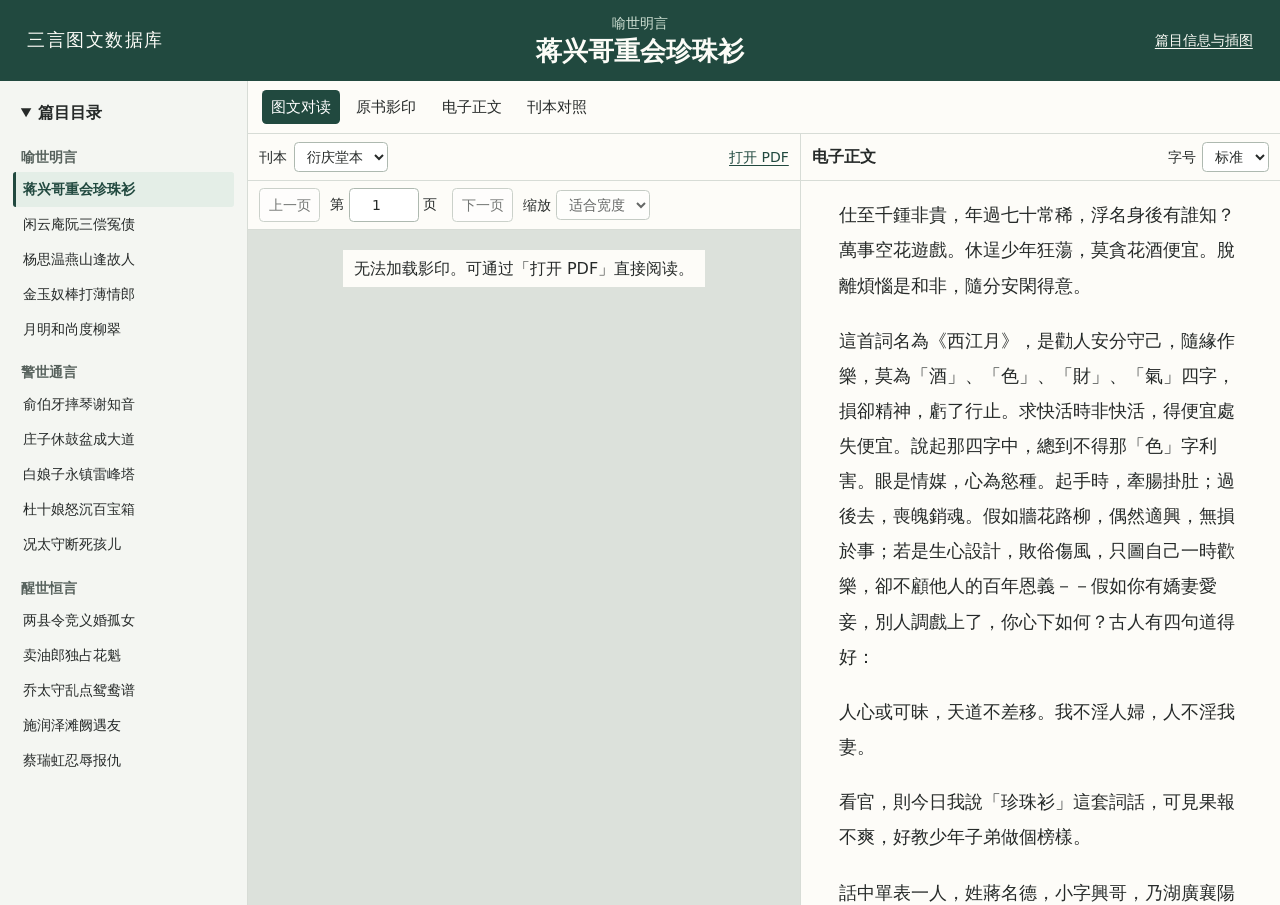
==== read.html @ dfe5e31f "Add a dedicated parallel reading room for the Sanyan database" ====
<!doctype html>
<html lang="zh-CN">
<head>
  <meta charset="utf-8">
  <meta name="viewport" content="width=device-width, initial-scale=1">
  <title>三言 · 正文阅读</title>
  <link rel="stylesheet" href="reader.css">
</head>
<body>
  <header class="masthead">
    <a class="brand" href="index.html">三言图文数据库</a>
    <div class="reading-title">
      <span id="book-name"></span>
      <h1 id="story-title">正文阅读</h1>
    </div>
    <a class="story-link" id="story-link" href="index.html">篇目信息与插图</a>
  </header>
  <main class="reading-room">
    <aside class="contents">
      <details open id="contents">
        <summary>篇目目录</summary>
        <nav aria-label="篇目目录" id="story-list"></nav>
      </details>
    </aside>
    <section class="workspace" aria-label="正文阅读区">
      <div class="view-bar" role="group" aria-label="阅读方式">
        <button type="button" data-mode="parallel" aria-pressed="true">图文对读</button>
        <button type="button" data-mode="scan" aria-pressed="false">原书影印</button>
        <button type="button" data-mode="text" aria-pressed="false">电子正文</button>
        <button type="button" data-mode="editions" aria-pressed="false" hidden>刊本对照</button>
      </div>
      <p id="room-status" role="status">正在加载篇目…</p>
      <div class="reading-panes" id="reading-panes" data-mode="parallel" hidden>
        <div id="primary-scan"></div>
        <div id="secondary-scan" hidden></div>
        <section class="transcript" id="transcript" aria-labelledby="transcript-label">
          <header class="pane-heading">
            <h2 id="transcript-label">电子正文</h2>
            <label>字号 <select id="text-size">
              <option value="standard">标准</option>
              <option value="large">大</option>
              <option value="larger">特大</option>
            </select></label>
          </header>
          <div class="transcript-scroll" tabindex="0" aria-label="电子正文滚动区">
            <article id="story-text"></article>
          </div>
        </section>
      </div>
      <noscript><p>请返回篇目页，通过「正文影印」中的 PDF 链接直接阅读。</p></noscript>
    </section>
  </main>
  <template id="scan-pane">
    <section class="scan-pane">
      <header class="pane-heading">
        <label>刊本 <select class="edition"></select></label>
        <a class="pdf-link" target="_blank" rel="noopener">打开 PDF</a>
      </header>
      <div class="scan-toolbar" role="group" aria-label="影印页操作">
        <button type="button" data-step="-1">上一页</button>
        <form class="page-form">
          <label>第 <input aria-label="页码" type="number" min="1" step="1" value="1" required> 页</label>
          <output></output>
        </form>
        <button type="button" data-step="1">下一页</button>
        <label class="zoom-label">缩放 <select class="zoom">
          <option value="1">适合宽度</option>
          <option value="1.25">125%</option>
          <option value="1.5">150%</option>
          <option value="2">200%</option>
        </select></label>
      </div>
      <div class="scan-stage" tabindex="0" aria-label="影印页，聚焦后可按左右方向键翻页">
        <p class="scan-status" role="status"></p>
        <canvas role="img" aria-label="原书影印" hidden></canvas>
      </div>
    </section>
  </template>
  <script type="module" src="reader.mjs"></script>
</body>
</html>
---- reader.css ----
:root {
  color-scheme: light;
  --ink: #262a29;
  --muted: #56615c;
  --line: #d7dcd6;
  --paper: #fdfcf8;
  --green: #21493f;
  --green-light: #e4eee7;
  --wash: #edf0ec;
  background: var(--wash);
  color: var(--ink);
  font: 16px/1.5 system-ui, "PingFang SC", "Microsoft YaHei", sans-serif;
}
* { box-sizing: border-box; }
[hidden] { display: none !important; }
body { margin: 0; }
button, select, input { font: inherit; color: inherit; }
a { color: var(--green); text-underline-offset: .2em; }
button, select, input {
  padding: .32rem .52rem;
  border: 1px solid #aeb9b0;
  border-radius: .28rem;
  background: #fff;
}
button:enabled, select:enabled { cursor: pointer; }
button:enabled:hover, a:hover { color: var(--green); background: var(--green-light); }
button:disabled { opacity: .63; }
:focus-visible { outline: 3px solid #537d6b; outline-offset: 2px; }
.masthead {
  min-height: 4.75rem;
  display: grid;
  grid-template-columns: 1fr minmax(0, 2fr) 1fr;
  align-items: center;
  gap: 1rem;
  padding: .7rem 1.3rem;
  background: var(--green);
  color: #fcfcf7;
}
.masthead a { width: fit-content; padding: .28rem .4rem; border-radius: .25rem; color: inherit; }
.masthead a:hover { color: var(--green); }
.brand { font-family: "Songti SC", "Noto Serif CJK SC", SimSun, serif; font-size: 1.15rem; letter-spacing: .08em; text-decoration: none; }
.story-link { justify-self: end; font-size: .875rem; }
.reading-title { text-align: center; }
.reading-title span { color: #d0e1d4; font-size: .875rem; }
h1, h2 { margin: 0; }
h1 { font: 600 clamp(1.15rem, 2vw, 1.65rem)/1.35 "Songti SC", "Noto Serif CJK SC", SimSun, serif; }
h2 { font-size: 1rem; }
.reading-room {
  height: calc(100dvh - 4.75rem);
  min-height: 28rem;
  display: grid;
  grid-template-columns: minmax(12.5rem, 15.5rem) minmax(0, 1fr);
}
.contents {
  overflow: auto;
  padding: .9rem .8rem;
  background: #f4f6f2;
  border-inline-end: 1px solid var(--line);
}
.contents summary { font-weight: 650; cursor: pointer; padding: .38rem .5rem; }
.contents h2 { margin: .95rem .5rem .26rem; color: var(--muted); font-size: .875rem; }
.contents ul { margin: 0; padding: 0; list-style: none; }
.contents a {
  display: block;
  border-inline-start: 3px solid transparent;
  border-radius: .18rem;
  padding: .42rem .45rem;
  color: var(--ink);
  text-decoration: none;
  font-size: .9rem;
}
.contents a[aria-current="page"] { background: var(--green-light); color: var(--green); border-inline-start-color: var(--green); font-weight: 650; }
.workspace { min-width: 0; min-height: 0; display: flex; flex-direction: column; }
.view-bar { display: flex; flex-wrap: wrap; gap: .42rem; align-items: center; padding: .55rem .85rem; background: var(--paper); border-bottom: 1px solid var(--line); }
.view-bar button { border-color: transparent; background: transparent; font-size: .9375rem; }
.view-bar button[aria-pressed="true"] { background: var(--green); color: #fff; }
#room-status { margin: 1rem; }
#room-status:empty, .scan-status:empty { display: none; }
.reading-panes { flex: 1; min-height: 0; display: grid; grid-template-columns: minmax(0, 1.15fr) minmax(0, 1fr); }
.reading-panes[data-mode="editions"] { grid-template-columns: repeat(2, minmax(0, 1fr)); }
.reading-panes[data-mode="scan"], .reading-panes[data-mode="text"] { grid-template-columns: minmax(0, 1fr); }
.reading-panes > div, .scan-pane, .transcript { min-width: 0; min-height: 0; display: flex; flex-direction: column; }
.scan-pane { flex: 1; }
.pane-heading, .scan-toolbar {
  display: flex;
  align-items: center;
  flex-wrap: wrap;
  gap: .45rem .65rem;
  padding: .48rem .7rem;
  background: var(--paper);
  border-bottom: 1px solid var(--line);
  font-size: .875rem;
}
.pane-heading { justify-content: space-between; }
.pane-heading label { display: flex; align-items: center; gap: .4rem; min-width: 0; }
.edition { min-width: 0; }
.page-form { display: flex; align-items: center; gap: .28rem; white-space: nowrap; }
.page-form input { width: 4.4rem; text-align: center; }
.page-form output { color: var(--muted); }
.zoom-label { white-space: nowrap; }
.scan-stage { flex: 1; min-height: 0; overflow: auto; padding: .9rem; background: #dce1db; }
.scan-stage canvas { display: block; margin-inline: auto; background: #fff; box-shadow: 0 2px 12px #22352b30; }
.scan-status { width: fit-content; margin: .35rem auto; padding: .4rem .7rem; background: var(--paper); }
.transcript, #secondary-scan { border-inline-start: 1px solid var(--line); }
.transcript { background: var(--paper); }
.transcript-scroll { flex: 1; overflow: auto; padding: 1.1rem clamp(1rem, 3vw, 3rem) 3rem; }
#story-text { max-width: 42rem; margin-inline: auto; font: 1.125rem/1.95 "Songti SC", "Noto Serif CJK SC", "PingFang TC", SimSun, serif; overflow-wrap: anywhere; }
#story-text[data-size="large"] { font-size: 1.375rem; }
#story-text[data-size="larger"] { font-size: 1.625rem; }
#story-text p { margin: 0 0 1.12em; white-space: pre-wrap; }
@media (max-width: 900px) {
  .reading-room { height: auto; min-height: 0; grid-template-columns: minmax(0, 1fr); }
  .contents { border-inline-end: 0; border-bottom: 1px solid var(--line); padding: .25rem .65rem; }
  .contents nav { display: grid; grid-template-columns: repeat(3, minmax(0, 1fr)); }
  .scan-stage { height: 65dvh; flex: none; }
  .transcript-scroll { max-height: 65dvh; }
}
@media (max-width: 590px) {
  .masthead { grid-template-columns: 1fr 1fr; gap: .35rem; padding: .45rem .65rem .65rem; }
  .reading-title { grid-row: 2; grid-column: 1 / -1; }
  .brand { font-size: 1rem; }
  .reading-panes, .reading-panes[data-mode="editions"] { grid-template-columns: minmax(0, 1fr); }
  .transcript, #secondary-scan { border-inline-start: 0; border-top: 1px solid var(--line); }
  .scan-stage { height: 58dvh; padding: .6rem; }
  .transcript-scroll { max-height: none; }
}
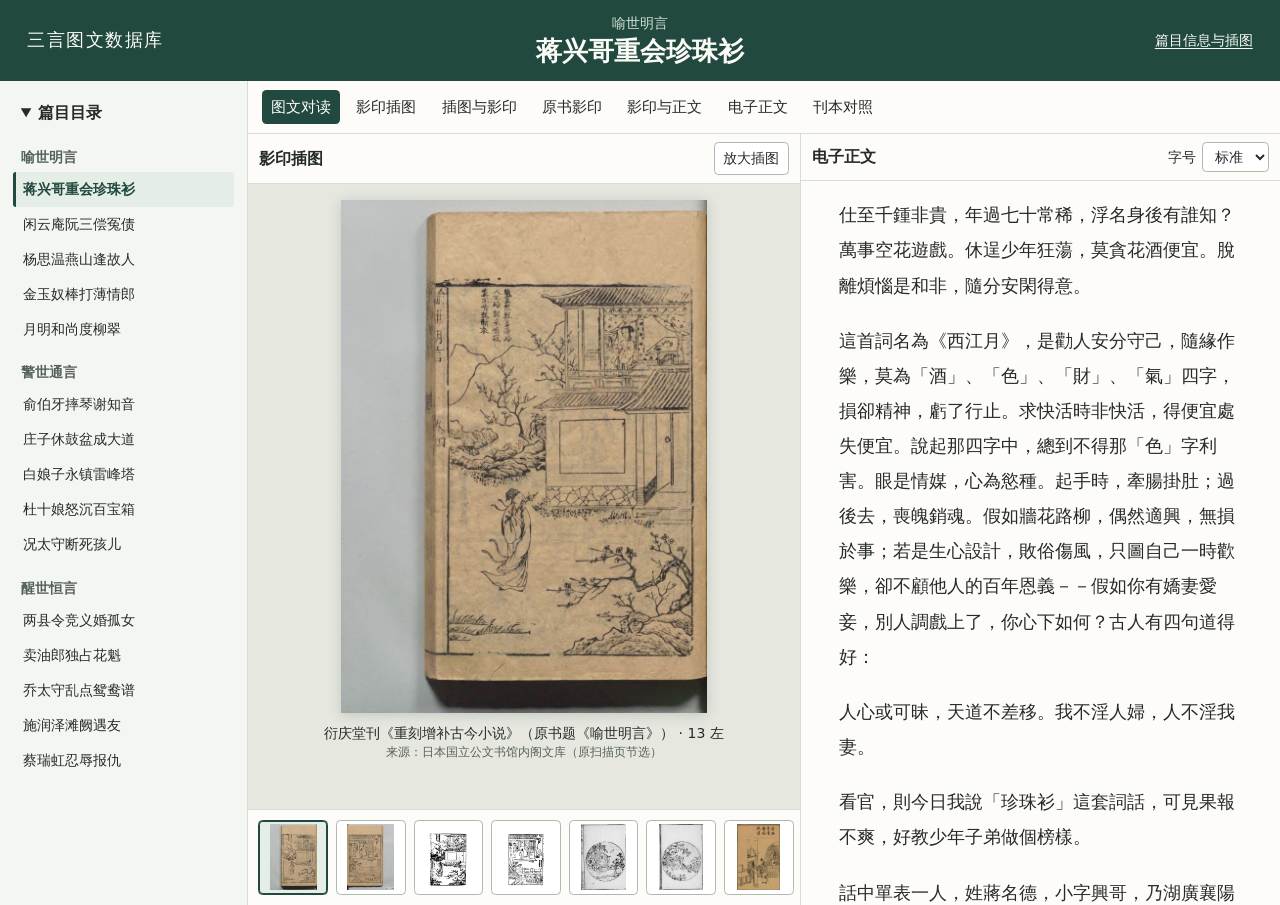
==== commit c7cf2ac0: "Add an illustrated facsimile tab and comparison views" ====
--- a/read.html
+++ b/read.html
@@ -25,13 +25,30 @@
     <section class="workspace" aria-label="正文阅读区">
       <div class="view-bar" role="group" aria-label="阅读方式">
         <button type="button" data-mode="parallel" aria-pressed="true">图文对读</button>
+        <button type="button" data-mode="illustrations" aria-pressed="false">影印插图</button>
+        <button type="button" data-mode="illustrated-scan" aria-pressed="false">插图与影印</button>
         <button type="button" data-mode="scan" aria-pressed="false">原书影印</button>
+        <button type="button" data-mode="scan-text" aria-pressed="false">影印与正文</button>
         <button type="button" data-mode="text" aria-pressed="false">电子正文</button>
         <button type="button" data-mode="editions" aria-pressed="false" hidden>刊本对照</button>
       </div>
       <p id="room-status" role="status">正在加载篇目…</p>
       <div class="reading-panes" id="reading-panes" data-mode="parallel" hidden>
-        <div id="primary-scan"></div>
+        <section class="illustrations" id="illustrations" aria-labelledby="illustrations-label">
+          <header class="pane-heading">
+            <h2 id="illustrations-label">影印插图</h2>
+            <button id="enlarge-illustration" type="button">放大插图</button>
+          </header>
+          <div class="illustration-stage">
+            <figure>
+              <img id="current-illustration" alt="" decoding="async" hidden>
+              <figcaption aria-live="polite"></figcaption>
+            </figure>
+            <p class="empty-illustrations" hidden>这个篇目暂无可浏览的插图。</p>
+          </div>
+          <div class="illustration-strip" role="group" aria-label="选择插图"></div>
+        </section>
+        <div id="primary-scan" hidden></div>
         <div id="secondary-scan" hidden></div>
         <section class="transcript" id="transcript" aria-labelledby="transcript-label">
           <header class="pane-heading">
@@ -50,6 +67,13 @@
       <noscript><p>请返回篇目页，通过「正文影印」中的 PDF 链接直接阅读。</p></noscript>
     </section>
   </main>
+  <dialog class="illustration-dialog" aria-labelledby="illustration-dialog-label">
+    <header class="pane-heading">
+      <h2 id="illustration-dialog-label">影印插图</h2>
+      <form method="dialog"><button>关闭</button></form>
+    </header>
+    <img alt="">
+  </dialog>
   <template id="scan-pane">
     <section class="scan-pane">
       <header class="pane-heading">
--- a/reader.css
+++ b/reader.css
@@ -78,8 +78,8 @@
 #room-status:empty, .scan-status:empty { display: none; }
 .reading-panes { flex: 1; min-height: 0; display: grid; grid-template-columns: minmax(0, 1.15fr) minmax(0, 1fr); }
 .reading-panes[data-mode="editions"] { grid-template-columns: repeat(2, minmax(0, 1fr)); }
-.reading-panes[data-mode="scan"], .reading-panes[data-mode="text"] { grid-template-columns: minmax(0, 1fr); }
-.reading-panes > div, .scan-pane, .transcript { min-width: 0; min-height: 0; display: flex; flex-direction: column; }
+.reading-panes[data-mode="scan"], .reading-panes[data-mode="text"], .reading-panes[data-mode="illustrations"] { grid-template-columns: minmax(0, 1fr); }
+.reading-panes > div, .scan-pane, .transcript, .illustrations { min-width: 0; min-height: 0; display: flex; flex-direction: column; }
 .scan-pane { flex: 1; }
 .pane-heading, .scan-toolbar {
   display: flex;
@@ -101,7 +101,27 @@
 .scan-stage { flex: 1; min-height: 0; overflow: auto; padding: .9rem; background: #dce1db; }
 .scan-stage canvas { display: block; margin-inline: auto; background: #fff; box-shadow: 0 2px 12px #22352b30; }
 .scan-status { width: fit-content; margin: .35rem auto; padding: .4rem .7rem; background: var(--paper); }
-.transcript, #secondary-scan { border-inline-start: 1px solid var(--line); }
+.illustration-stage { flex: 1; min-height: 0; overflow: auto; padding: 1rem; background: #e6e8e0; }
+.illustration-stage figure { margin: 0; text-align: center; }
+.illustration-stage figure img {
+  display: block;
+  max-width: 100%;
+  max-height: 57dvh;
+  margin-inline: auto;
+  object-fit: contain;
+  box-shadow: 0 2px 12px #22352b30;
+}
+.illustration-stage figcaption { margin: .65rem auto 0; max-width: 52ch; font-size: .875rem; }
+.illustration-stage figcaption small { display: block; color: var(--muted); }
+.empty-illustrations { text-align: center; }
+.illustration-strip { display: flex; gap: .5rem; overflow: auto; padding: .65rem; background: var(--paper); border-top: 1px solid var(--line); }
+.illustration-strip button { flex: 0 0 4.35rem; height: 4.65rem; padding: .2rem; }
+.illustration-strip button[aria-pressed="true"] { border-color: var(--green); box-shadow: inset 0 0 0 1px var(--green); background: var(--green-light); }
+.illustration-strip img { display: block; width: 100%; height: 100%; object-fit: contain; }
+.illustration-dialog { max-width: 94vw; max-height: 94dvh; padding: 0; border: 1px solid var(--line); border-radius: .3rem; background: var(--paper); color: var(--ink); }
+.illustration-dialog::backdrop { background: #162521bb; }
+.illustration-dialog > img { display: block; max-width: 100%; max-height: 84dvh; margin: auto; object-fit: contain; }
+.reading-panes[data-mode="illustrated-scan"] #primary-scan, .transcript, #secondary-scan { border-inline-start: 1px solid var(--line); }
 .transcript { background: var(--paper); }
 .transcript-scroll { flex: 1; overflow: auto; padding: 1.1rem clamp(1rem, 3vw, 3rem) 3rem; }
 #story-text { max-width: 42rem; margin-inline: auto; font: 1.125rem/1.95 "Songti SC", "Noto Serif CJK SC", "PingFang TC", SimSun, serif; overflow-wrap: anywhere; }
@@ -120,7 +140,7 @@
   .reading-title { grid-row: 2; grid-column: 1 / -1; }
   .brand { font-size: 1rem; }
   .reading-panes, .reading-panes[data-mode="editions"] { grid-template-columns: minmax(0, 1fr); }
-  .transcript, #secondary-scan { border-inline-start: 0; border-top: 1px solid var(--line); }
+  .reading-panes[data-mode="illustrated-scan"] #primary-scan, .transcript, #secondary-scan { border-inline-start: 0; border-top: 1px solid var(--line); }
   .scan-stage { height: 58dvh; padding: .6rem; }
   .transcript-scroll { max-height: none; }
 }
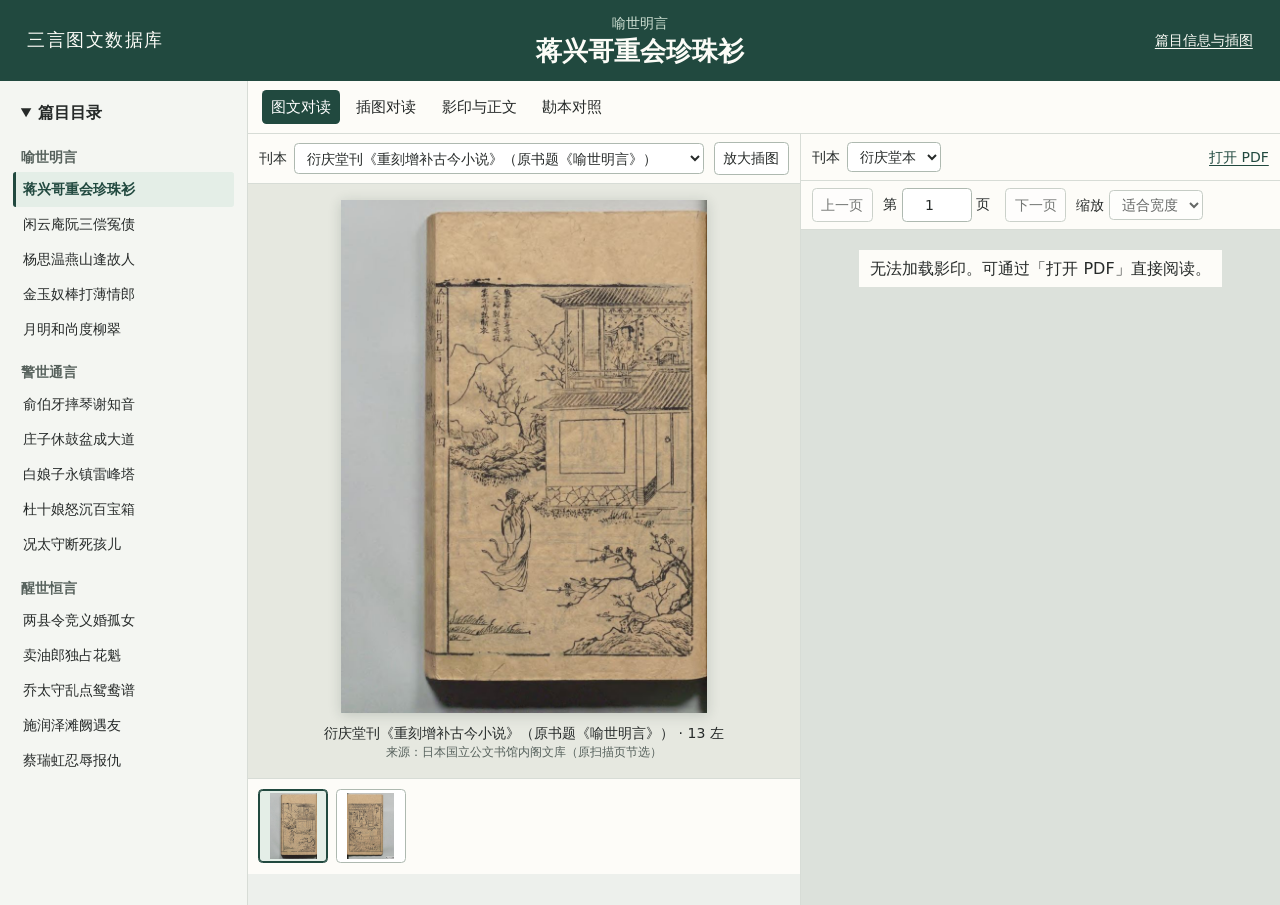
==== commit 9464bead: "Use four reading modes and compare illustrations by edition" ====
--- a/read.html
+++ b/read.html
@@ -24,30 +24,16 @@
     </aside>
     <section class="workspace" aria-label="正文阅读区">
       <div class="view-bar" role="group" aria-label="阅读方式">
-        <button type="button" data-mode="parallel" aria-pressed="true">图文对读</button>
-        <button type="button" data-mode="illustrations" aria-pressed="false">影印插图</button>
-        <button type="button" data-mode="illustrated-scan" aria-pressed="false">插图与影印</button>
-        <button type="button" data-mode="scan" aria-pressed="false">原书影印</button>
+        <button type="button" data-mode="illustrated-scan" aria-pressed="true">图文对读</button>
+        <button type="button" data-mode="illustrations" aria-pressed="false">插图对读</button>
         <button type="button" data-mode="scan-text" aria-pressed="false">影印与正文</button>
-        <button type="button" data-mode="text" aria-pressed="false">电子正文</button>
-        <button type="button" data-mode="editions" aria-pressed="false" hidden>刊本对照</button>
+        <button type="button" data-mode="editions" aria-pressed="false">勘本对照</button>
       </div>
       <p id="room-status" role="status">正在加载篇目…</p>
-      <div class="reading-panes" id="reading-panes" data-mode="parallel" hidden>
-        <section class="illustrations" id="illustrations" aria-labelledby="illustrations-label">
-          <header class="pane-heading">
-            <h2 id="illustrations-label">影印插图</h2>
-            <button id="enlarge-illustration" type="button">放大插图</button>
-          </header>
-          <div class="illustration-stage">
-            <figure>
-              <img id="current-illustration" alt="" decoding="async" hidden>
-              <figcaption aria-live="polite"></figcaption>
-            </figure>
-            <p class="empty-illustrations" hidden>这个篇目暂无可浏览的插图。</p>
-          </div>
-          <div class="illustration-strip" role="group" aria-label="选择插图"></div>
-        </section>
+      <p class="comparison-note" id="illustration-note" hidden>本篇目前只有一个插图刊本，可在两栏各选一幅插图。</p>
+      <div class="reading-panes" id="reading-panes" data-mode="illustrated-scan" hidden>
+        <div id="primary-illustration"></div>
+        <div id="secondary-illustration" hidden></div>
         <div id="primary-scan" hidden></div>
         <div id="secondary-scan" hidden></div>
         <section class="transcript" id="transcript" aria-labelledby="transcript-label">
@@ -74,6 +60,22 @@
     </header>
     <img alt="">
   </dialog>
+  <template id="illustration-pane">
+    <section class="illustrations">
+      <header class="pane-heading">
+        <label class="illustration-edition">刊本 <select></select></label>
+        <button class="enlarge-illustration" type="button">放大插图</button>
+      </header>
+      <div class="illustration-stage">
+        <figure>
+          <img class="current-illustration" alt="" decoding="async" hidden>
+          <figcaption aria-live="polite"></figcaption>
+        </figure>
+        <p class="empty-illustrations" hidden>这个篇目暂无可浏览的插图。</p>
+      </div>
+      <div class="illustration-strip" role="group" aria-label="选择插图"></div>
+    </section>
+  </template>
   <template id="scan-pane">
     <section class="scan-pane">
       <header class="pane-heading">
--- a/reader.css
+++ b/reader.css
@@ -76,9 +76,9 @@
 .view-bar button[aria-pressed="true"] { background: var(--green); color: #fff; }
 #room-status { margin: 1rem; }
 #room-status:empty, .scan-status:empty { display: none; }
+.comparison-note { margin: 0; padding: .55rem .85rem; background: var(--paper); color: var(--muted); border-bottom: 1px solid var(--line); font-size: .875rem; }
 .reading-panes { flex: 1; min-height: 0; display: grid; grid-template-columns: minmax(0, 1.15fr) minmax(0, 1fr); }
-.reading-panes[data-mode="editions"] { grid-template-columns: repeat(2, minmax(0, 1fr)); }
-.reading-panes[data-mode="scan"], .reading-panes[data-mode="text"], .reading-panes[data-mode="illustrations"] { grid-template-columns: minmax(0, 1fr); }
+.reading-panes:is([data-mode="editions"], [data-mode="illustrations"]) { grid-template-columns: repeat(2, minmax(0, 1fr)); }
 .reading-panes > div, .scan-pane, .transcript, .illustrations { min-width: 0; min-height: 0; display: flex; flex-direction: column; }
 .scan-pane { flex: 1; }
 .pane-heading, .scan-toolbar {
@@ -93,6 +93,9 @@
 }
 .pane-heading { justify-content: space-between; }
 .pane-heading label { display: flex; align-items: center; gap: .4rem; min-width: 0; }
+.illustration-edition { flex: 1; white-space: nowrap; }
+.illustration-edition select { width: 100%; min-width: 0; text-overflow: ellipsis; }
+.enlarge-illustration { white-space: nowrap; }
 .edition { min-width: 0; }
 .page-form { display: flex; align-items: center; gap: .28rem; white-space: nowrap; }
 .page-form input { width: 4.4rem; text-align: center; }
@@ -121,7 +124,7 @@
 .illustration-dialog { max-width: 94vw; max-height: 94dvh; padding: 0; border: 1px solid var(--line); border-radius: .3rem; background: var(--paper); color: var(--ink); }
 .illustration-dialog::backdrop { background: #162521bb; }
 .illustration-dialog > img { display: block; max-width: 100%; max-height: 84dvh; margin: auto; object-fit: contain; }
-.reading-panes[data-mode="illustrated-scan"] #primary-scan, .transcript, #secondary-scan { border-inline-start: 1px solid var(--line); }
+.reading-panes > :not([hidden]) ~ :not([hidden]) { border-inline-start: 1px solid var(--line); }
 .transcript { background: var(--paper); }
 .transcript-scroll { flex: 1; overflow: auto; padding: 1.1rem clamp(1rem, 3vw, 3rem) 3rem; }
 #story-text { max-width: 42rem; margin-inline: auto; font: 1.125rem/1.95 "Songti SC", "Noto Serif CJK SC", "PingFang TC", SimSun, serif; overflow-wrap: anywhere; }
@@ -139,8 +142,8 @@
   .masthead { grid-template-columns: 1fr 1fr; gap: .35rem; padding: .45rem .65rem .65rem; }
   .reading-title { grid-row: 2; grid-column: 1 / -1; }
   .brand { font-size: 1rem; }
-  .reading-panes, .reading-panes[data-mode="editions"] { grid-template-columns: minmax(0, 1fr); }
-  .reading-panes[data-mode="illustrated-scan"] #primary-scan, .transcript, #secondary-scan { border-inline-start: 0; border-top: 1px solid var(--line); }
+  .reading-panes, .reading-panes:is([data-mode="editions"], [data-mode="illustrations"]) { grid-template-columns: minmax(0, 1fr); }
+  .reading-panes > :not([hidden]) ~ :not([hidden]) { border-inline-start: 0; border-top: 1px solid var(--line); }
   .scan-stage { height: 58dvh; padding: .6rem; }
   .transcript-scroll { max-height: none; }
 }
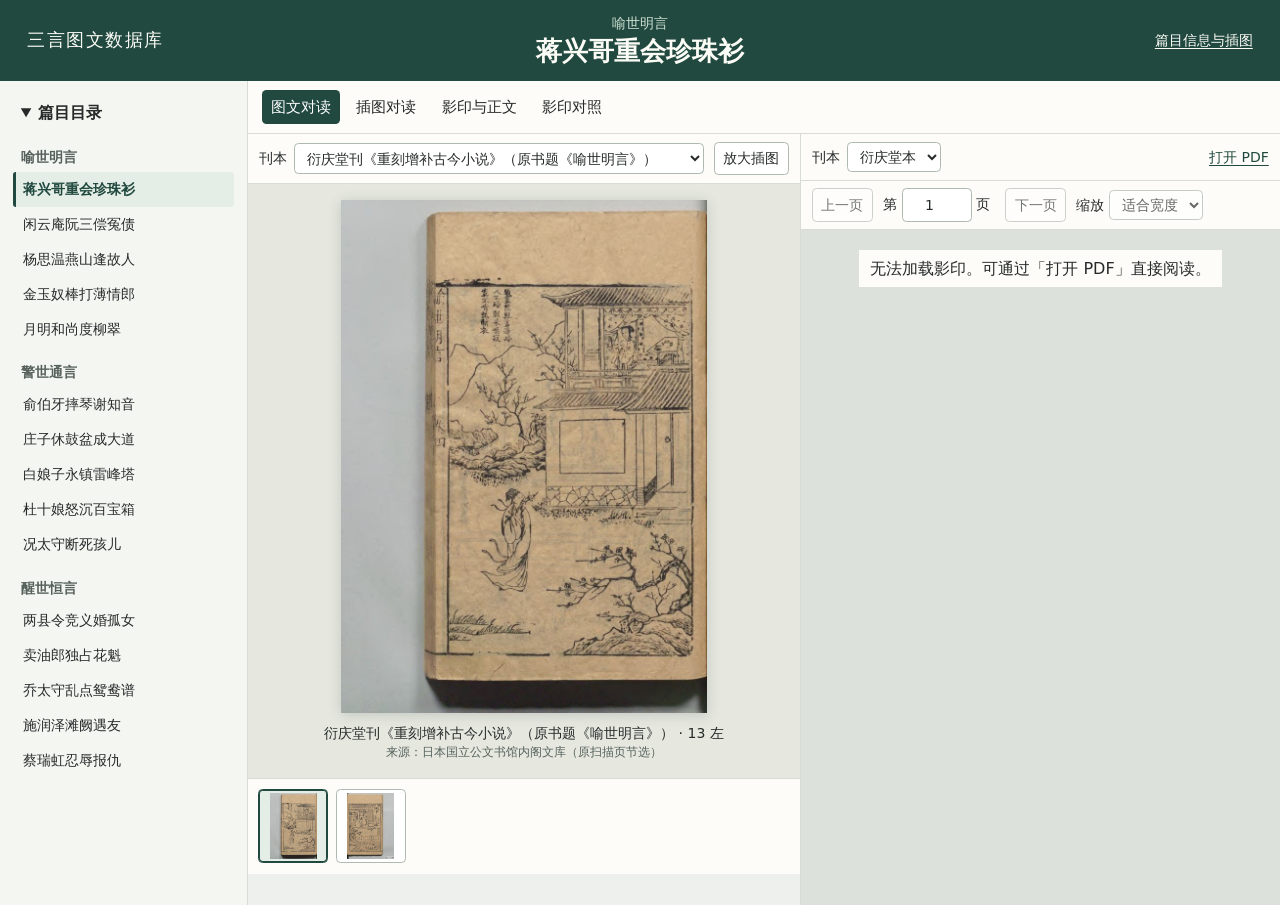
==== commit 0af8465a: "Rename the fourth reading mode to facsimile comparison" ====
--- a/read.html
+++ b/read.html
@@ -27,7 +27,7 @@
         <button type="button" data-mode="illustrated-scan" aria-pressed="true">图文对读</button>
         <button type="button" data-mode="illustrations" aria-pressed="false">插图对读</button>
         <button type="button" data-mode="scan-text" aria-pressed="false">影印与正文</button>
-        <button type="button" data-mode="editions" aria-pressed="false">勘本对照</button>
+        <button type="button" data-mode="editions" aria-pressed="false">影印对照</button>
       </div>
       <p id="room-status" role="status">正在加载篇目…</p>
       <p class="comparison-note" id="illustration-note" hidden>本篇目前只有一个插图刊本，可在两栏各选一幅插图。</p>
